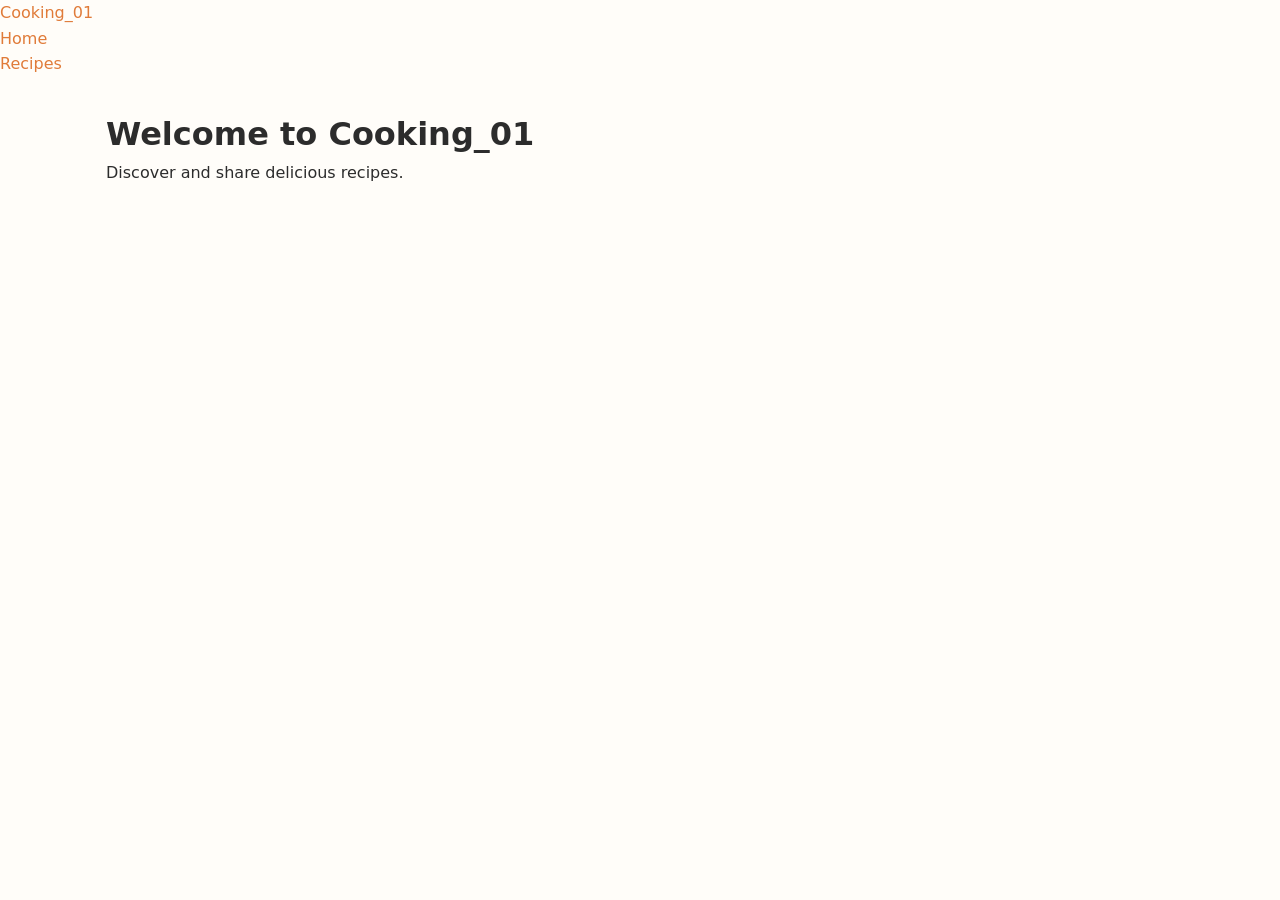
==== index.html @ 7d46d3d5 "Add standard HTML/CSS/JS folder structure for recipe website Creates the full project scaffold: - in" ====
<!DOCTYPE html>
<html lang="en">
  <head>
    <meta charset="UTF-8" />
    <meta name="viewport" content="width=device-width, initial-scale=1.0" />
    <title>Cooking_01 – Recipe Website</title>
    <link rel="stylesheet" href="styles/main.css" />
  </head>
  <body>
    <!-- Site header loaded from components/header.html -->
    <header id="site-header"></header>

    <main id="app">
      <h1>Welcome to Cooking_01</h1>
      <p>Discover and share delicious recipes.</p>
    </main>

    <script src="js/main.js"></script>
  </body>
</html>
---- styles/main.css ----
/* ============================================================
   main.css — Global styles
   - CSS custom properties (design tokens)
   - Minimal reset
   - Base typography
   - Layout utilities
   Import component stylesheets from styles/components/.
   ============================================================ */

/* --- Design tokens --- */
:root {
  --color-primary: #e07b39;
  --color-bg: #fffdf9;
  --color-text: #2c2c2c;
  --color-muted: #6b6b6b;
  --font-sans: system-ui, sans-serif;
  --radius: 8px;
  --spacing-sm: 0.5rem;
  --spacing-md: 1rem;
  --spacing-lg: 2rem;
}

/* --- Reset --- */
*,
*::before,
*::after {
  box-sizing: border-box;
  margin: 0;
  padding: 0;
}

/* --- Base --- */
body {
  font-family: var(--font-sans);
  background-color: var(--color-bg);
  color: var(--color-text);
  line-height: 1.6;
}

img {
  max-width: 100%;
  display: block;
}

a {
  color: var(--color-primary);
  text-decoration: none;
}

a:hover {
  text-decoration: underline;
}

/* --- Layout --- */
main {
  max-width: 1100px;
  margin: 0 auto;
  padding: var(--spacing-lg) var(--spacing-md);
}
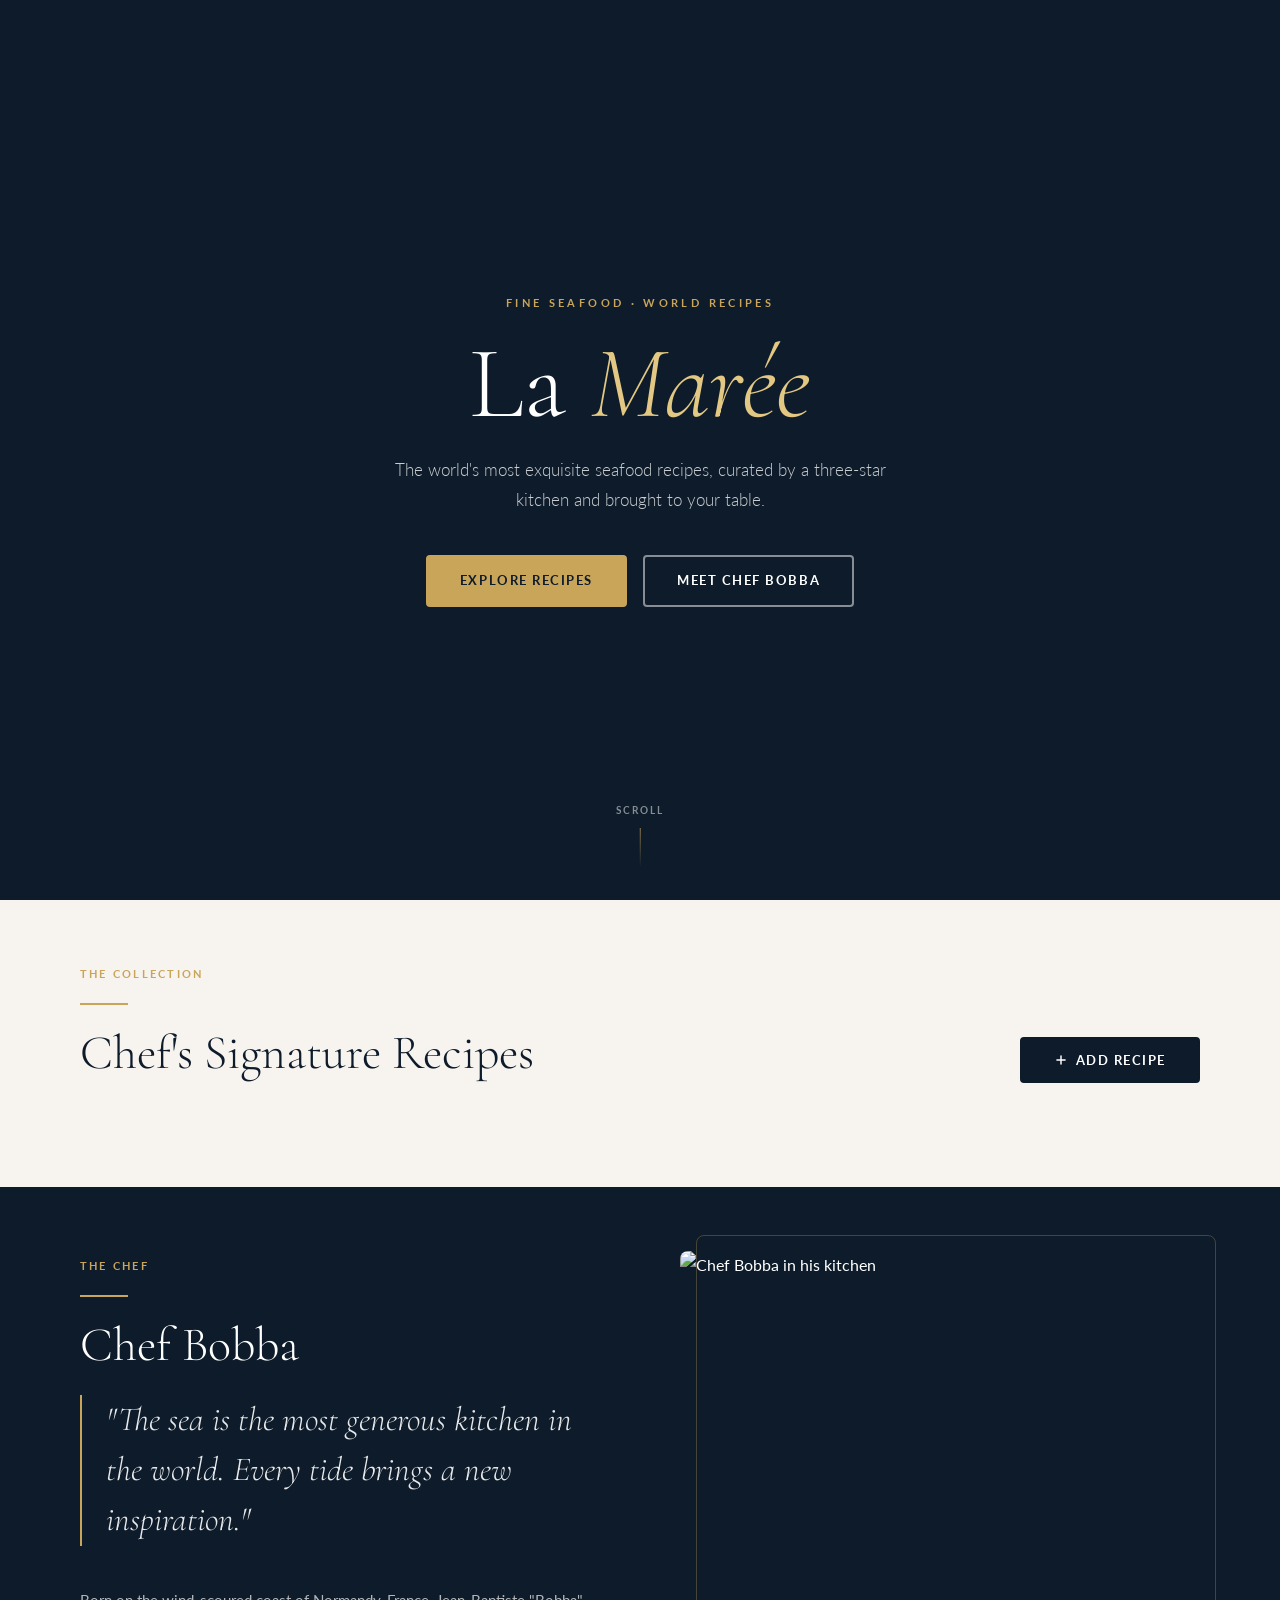
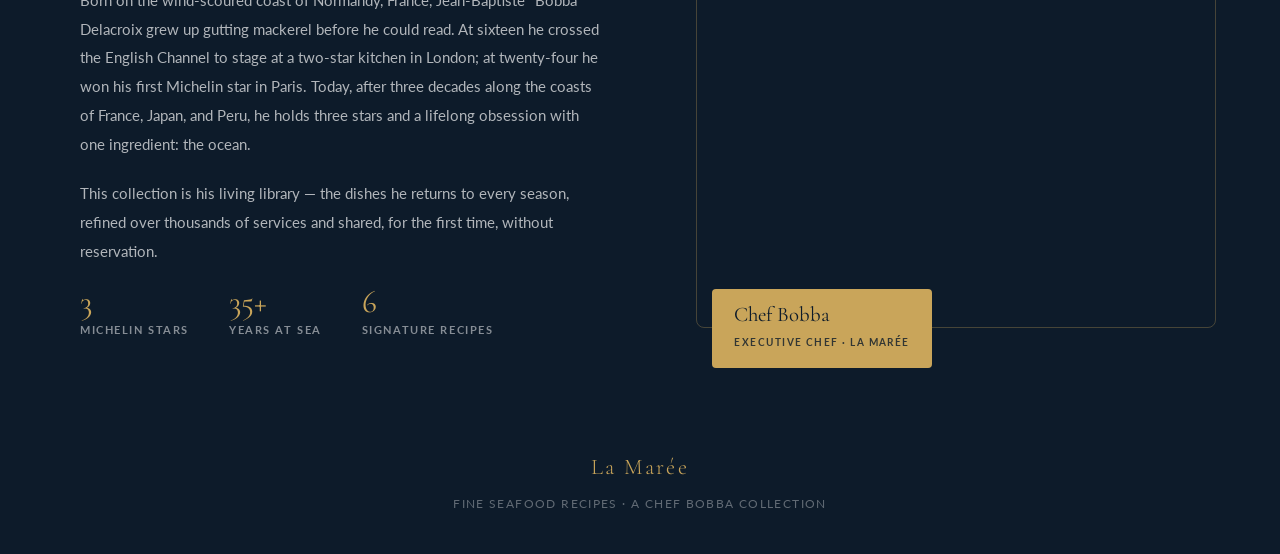
==== commit 7d7980df: "Build La Marée seafood recipe website Complete implementation of the Cooking_01 recipe website:  **H" ====
--- a/index.html
+++ b/index.html
@@ -3,18 +3,220 @@
   <head>
     <meta charset="UTF-8" />
     <meta name="viewport" content="width=device-width, initial-scale=1.0" />
-    <title>Cooking_01 – Recipe Website</title>
+    <title>La Marée — The World's Finest Seafood Recipes</title>
+    <meta name="description" content="Discover the most exquisite seafood recipes in the world, curated by Chef Bobba." />
+
+    <!-- Styles -->
     <link rel="stylesheet" href="styles/main.css" />
+    <link rel="stylesheet" href="styles/components/nav.css" />
+    <link rel="stylesheet" href="styles/components/hero.css" />
+    <link rel="stylesheet" href="styles/components/recipe-card.css" />
+    <link rel="stylesheet" href="styles/components/about.css" />
+    <link rel="stylesheet" href="styles/components/modal.css" />
   </head>
   <body>
-    <!-- Site header loaded from components/header.html -->
+
+    <!-- Nav sentinel (triggers sticky class) -->
+    <div id="nav-sentinel" style="position:absolute;top:0;height:1px;width:100%;pointer-events:none;"></div>
+
+    <!-- Header injected by JS -->
     <header id="site-header"></header>
 
-    <main id="app">
-      <h1>Welcome to Cooking_01</h1>
-      <p>Discover and share delicious recipes.</p>
-    </main>
-
-    <script src="js/main.js"></script>
+    <!-- ═══════════════════════════════════════ HERO -->
+    <section class="hero" aria-label="Hero">
+      <div class="hero__bg" role="img" aria-label="Seafood spread"></div>
+      <div class="hero__overlay" aria-hidden="true"></div>
+      <div class="hero__content">
+        <p class="hero__eyebrow">Fine Seafood · World Recipes</p>
+        <h1 class="hero__title">
+          La&nbsp;<em>Marée</em>
+        </h1>
+        <p class="hero__subtitle">
+          The world's most exquisite seafood recipes, curated by a three-star kitchen and brought to your table.
+        </p>
+        <div class="hero__cta">
+          <a href="#recipes" class="btn btn-primary">Explore Recipes</a>
+          <a href="#about" class="btn btn-outline">Meet Chef Bobba</a>
+        </div>
+      </div>
+      <div class="hero__scroll" aria-hidden="true">Scroll</div>
+    </section>
+
+    <!-- ═══════════════════════════════════════ RECIPES -->
+    <section id="recipes" class="recipes-section">
+      <div class="container">
+        <div class="recipes-section__header">
+          <div>
+            <p class="section-label">The Collection</p>
+            <div class="gold-rule"></div>
+            <h2 class="section-title">Chef's Signature Recipes</h2>
+          </div>
+          <button
+            class="btn btn-dark"
+            data-open-modal="add-recipe"
+            aria-label="Add a new recipe"
+          >
+            <svg width="14" height="14" viewBox="0 0 24 24" fill="none" stroke="currentColor" stroke-width="2.5" stroke-linecap="round" aria-hidden="true"><line x1="12" y1="5" x2="12" y2="19"/><line x1="5" y1="12" x2="19" y2="12"/></svg>
+            Add Recipe
+          </button>
+        </div>
+
+        <!-- Cards injected by recipe-grid.js -->
+        <div id="recipe-grid" class="recipe-grid" role="list" aria-label="Recipe collection"></div>
+      </div>
+    </section>
+
+    <!-- ═══════════════════════════════════════ ABOUT -->
+    <section id="about" class="about-section">
+      <div class="container">
+        <div class="about__inner">
+
+          <!-- Text -->
+          <div class="about__text">
+            <p class="section-label">The Chef</p>
+            <div class="gold-rule"></div>
+            <h2 class="section-title">Chef Bobba</h2>
+
+            <blockquote class="about__quote">
+              "The sea is the most generous kitchen in the world. Every tide brings a new inspiration."
+            </blockquote>
+
+            <p class="about__bio">
+              Born on the wind-scoured coast of Normandy, France, Jean-Baptiste "Bobba" Delacroix grew up gutting mackerel before he could read. At sixteen he crossed the English Channel to stage at a two-star kitchen in London; at twenty-four he won his first Michelin star in Paris. Today, after three decades along the coasts of France, Japan, and Peru, he holds three stars and a lifelong obsession with one ingredient: the ocean.
+            </p>
+            <p class="about__bio">
+              This collection is his living library — the dishes he returns to every season, refined over thousands of services and shared, for the first time, without reservation.
+            </p>
+
+            <div class="about__credentials">
+              <div class="about__cred">
+                <strong>3</strong>
+                <span>Michelin Stars</span>
+              </div>
+              <div class="about__cred">
+                <strong>35+</strong>
+                <span>Years at Sea</span>
+              </div>
+              <div class="about__cred">
+                <strong>6</strong>
+                <span>Signature Recipes</span>
+              </div>
+            </div>
+          </div>
+
+          <!-- Image -->
+          <div class="about__image-wrap">
+            <img
+              class="about__image"
+              src="https://images.unsplash.com/photo-1577219491135-ce391730fb2c?auto=format&fit=crop&w=600&q=85"
+              alt="Chef Bobba in his kitchen"
+              loading="lazy"
+            />
+            <div class="about__badge">
+              <strong>Chef Bobba</strong>
+              <span>Executive Chef · La Marée</span>
+            </div>
+          </div>
+
+        </div>
+      </div>
+    </section>
+
+    <!-- ═══════════════════════════════════════ FOOTER -->
+    <footer style="background:var(--navy);padding:2.5rem 0;text-align:center;">
+      <div class="container">
+        <p style="font-family:var(--font-serif);font-size:1.4rem;color:var(--gold);font-weight:300;letter-spacing:0.1em;margin-bottom:0.5rem;">La Marée</p>
+        <p style="font-size:0.72rem;color:rgba(255,255,255,0.35);letter-spacing:0.12em;font-family:var(--font-sans);text-transform:uppercase;">Fine Seafood Recipes · A Chef Bobba Collection</p>
+      </div>
+    </footer>
+
+    <!-- ═══════════════════════════════════════ ADD RECIPE MODAL -->
+    <div id="add-recipe-modal" class="modal-backdrop" role="dialog" aria-modal="true" aria-labelledby="modal-title">
+      <div class="modal">
+        <div class="modal__header">
+          <h2 class="modal__title" id="modal-title">Add Your Recipe</h2>
+          <button class="modal__close" aria-label="Close modal">&#x2715;</button>
+        </div>
+        <div class="modal__body">
+          <form id="add-recipe-form" novalidate>
+            <div class="form-grid">
+
+              <div class="form-group full">
+                <label for="f-title">Recipe Name *</label>
+                <input id="f-title" name="title" type="text" placeholder="e.g. Grilled Branzino" required />
+              </div>
+
+              <div class="form-group full">
+                <label for="f-subtitle">Subtitle / Style</label>
+                <input id="f-subtitle" name="subtitle" type="text" placeholder="e.g. Lemon Butter & Capers" />
+              </div>
+
+              <div class="form-group full">
+                <label for="f-description">Short Description *</label>
+                <input id="f-description" name="description" type="text" placeholder="One sentence that captures the dish" required />
+              </div>
+
+              <div class="form-group">
+                <label for="f-time">Cook Time *</label>
+                <input id="f-time" name="time" type="text" placeholder="e.g. 30 min" required />
+              </div>
+
+              <div class="form-group">
+                <label for="f-difficulty">Difficulty *</label>
+                <select id="f-difficulty" name="difficulty" required>
+                  <option value="">Select…</option>
+                  <option value="Easy">Easy</option>
+                  <option value="Intermediate">Intermediate</option>
+                  <option value="Advanced">Advanced</option>
+                </select>
+              </div>
+
+              <div class="form-group">
+                <label for="f-serves">Serves *</label>
+                <input id="f-serves" name="serves" type="number" min="1" max="20" placeholder="e.g. 4" required />
+              </div>
+
+              <div class="form-group">
+                <label for="f-category">Category</label>
+                <input id="f-category" name="category" type="text" placeholder="e.g. Shellfish" />
+              </div>
+
+              <div class="form-group full">
+                <label for="f-image">Image URL</label>
+                <input id="f-image" name="image" type="url" placeholder="https://…" />
+                <p class="form-hint">Paste a direct link to a high-resolution photo (optional).</p>
+              </div>
+
+              <div class="form-group full">
+                <label for="f-ingredients">Ingredients *</label>
+                <textarea id="f-ingredients" name="ingredients" placeholder="One ingredient per line:&#10;500 g fresh lobster&#10;3 tbsp unsalted butter" required></textarea>
+              </div>
+
+              <div class="form-group full">
+                <label for="f-steps">Instructions *</label>
+                <textarea id="f-steps" name="steps" style="min-height:160px;" placeholder="One step per line:&#10;Preheat the oven to 220 °C.&#10;Season the lobster with fleur de sel." required></textarea>
+              </div>
+
+              <div class="form-group full">
+                <label for="f-chef-note">Chef's Note</label>
+                <textarea id="f-chef-note" name="chef_note" placeholder="Any tips or secrets…"></textarea>
+              </div>
+
+            </div><!-- /.form-grid -->
+
+            <div class="modal__footer">
+              <button type="button" class="modal__cancel">Cancel</button>
+              <button type="submit" class="btn btn-primary">Save Recipe</button>
+            </div>
+          </form>
+        </div>
+      </div>
+    </div>
+
+    <!-- Toast notification -->
+    <div id="toast" class="toast" role="status" aria-live="polite"></div>
+
+    <!-- JS entry point (ES module) -->
+    <script type="module" src="/js/main.js"></script>
   </body>
 </html>
--- a/styles/main.css
+++ b/styles/main.css
@@ -1,40 +1,70 @@
 /* ============================================================
    main.css — Global styles
-   - CSS custom properties (design tokens)
-   - Minimal reset
-   - Base typography
-   - Layout utilities
-   Import component stylesheets from styles/components/.
+   Imports Google Fonts, sets design tokens, reset, and base rules.
+   Component-specific rules live in styles/components/.
    ============================================================ */
+
+@import url('https://fonts.googleapis.com/css2?family=Cormorant+Garamond:ital,wght@0,300;0,400;0,600;1,300;1,400&family=Lato:wght@300;400;700&display=swap');
 
 /* --- Design tokens --- */
 :root {
-  --color-primary: #e07b39;
-  --color-bg: #fffdf9;
-  --color-text: #2c2c2c;
-  --color-muted: #6b6b6b;
-  --font-sans: system-ui, sans-serif;
-  --radius: 8px;
-  --spacing-sm: 0.5rem;
-  --spacing-md: 1rem;
-  --spacing-lg: 2rem;
+  /* Palette */
+  --navy:      #0d1b2a;
+  --navy-mid:  #1a2f45;
+  --navy-soft: #243b55;
+  --gold:      #c9a55a;
+  --gold-light:#e2c882;
+  --cream:     #f7f3ee;
+  --cream-dark:#ede8e0;
+  --white:     #ffffff;
+  --text:      #1a1a2e;
+  --text-muted:#6b6b6b;
+  --border:    rgba(201, 165, 90, 0.25);
+
+  /* Typography */
+  --font-serif: 'Cormorant Garamond', Georgia, serif;
+  --font-sans:  'Lato', system-ui, sans-serif;
+
+  /* Spacing */
+  --sp-xs:  0.375rem;
+  --sp-sm:  0.75rem;
+  --sp-md:  1.25rem;
+  --sp-lg:  2.5rem;
+  --sp-xl:  4rem;
+  --sp-2xl: 7rem;
+
+  /* Radii */
+  --radius-sm: 4px;
+  --radius-md: 8px;
+
+  /* Shadows */
+  --shadow-card:  0 4px 20px rgba(13, 27, 42, 0.10);
+  --shadow-hover: 0 16px 48px rgba(13, 27, 42, 0.22);
+  --shadow-modal: 0 24px 80px rgba(13, 27, 42, 0.40);
+
+  /* Transitions */
+  --transition: 0.32s cubic-bezier(0.22, 1, 0.36, 1);
 }
 
 /* --- Reset --- */
-*,
-*::before,
-*::after {
+*, *::before, *::after {
   box-sizing: border-box;
   margin: 0;
   padding: 0;
 }
 
 /* --- Base --- */
+html {
+  scroll-behavior: smooth;
+}
+
 body {
   font-family: var(--font-sans);
-  background-color: var(--color-bg);
-  color: var(--color-text);
-  line-height: 1.6;
+  font-size: 1rem;
+  line-height: 1.7;
+  color: var(--text);
+  background: var(--cream);
+  -webkit-font-smoothing: antialiased;
 }
 
 img {
@@ -43,17 +73,121 @@
 }
 
 a {
-  color: var(--color-primary);
+  color: inherit;
   text-decoration: none;
 }
 
-a:hover {
-  text-decoration: underline;
+ul, ol {
+  list-style: none;
+}
+
+button {
+  cursor: pointer;
+  font-family: var(--font-sans);
+  border: none;
+  background: none;
+}
+
+/* --- Typography helpers --- */
+h1, h2, h3, h4 {
+  font-family: var(--font-serif);
+  font-weight: 400;
+  line-height: 1.2;
+}
+
+.section-label {
+  font-family: var(--font-sans);
+  font-size: 0.7rem;
+  font-weight: 700;
+  letter-spacing: 0.2em;
+  text-transform: uppercase;
+  color: var(--gold);
+}
+
+.section-title {
+  font-family: var(--font-serif);
+  font-size: clamp(2rem, 4vw, 3rem);
+  font-weight: 300;
+  color: var(--navy);
+  margin-top: var(--sp-xs);
 }
 
 /* --- Layout --- */
-main {
-  max-width: 1100px;
+.container {
+  max-width: 1200px;
   margin: 0 auto;
-  padding: var(--spacing-lg) var(--spacing-md);
+  padding: 0 var(--sp-lg);
 }
+
+section {
+  padding: var(--sp-xl) 0;
+}
+
+/* --- Buttons --- */
+.btn {
+  display: inline-flex;
+  align-items: center;
+  gap: 0.5rem;
+  padding: 0.8rem 2rem;
+  font-family: var(--font-sans);
+  font-size: 0.8rem;
+  font-weight: 700;
+  letter-spacing: 0.12em;
+  text-transform: uppercase;
+  border-radius: var(--radius-sm);
+  transition: var(--transition);
+  cursor: pointer;
+}
+
+.btn-primary {
+  background: var(--gold);
+  color: var(--navy);
+  border: 2px solid var(--gold);
+}
+
+.btn-primary:hover {
+  background: var(--gold-light);
+  border-color: var(--gold-light);
+  transform: translateY(-1px);
+}
+
+.btn-outline {
+  background: transparent;
+  color: var(--white);
+  border: 2px solid rgba(255,255,255,0.5);
+}
+
+.btn-outline:hover {
+  border-color: var(--gold);
+  color: var(--gold);
+}
+
+.btn-dark {
+  background: var(--navy);
+  color: var(--white);
+  border: 2px solid var(--navy);
+}
+
+.btn-dark:hover {
+  background: var(--navy-mid);
+  transform: translateY(-1px);
+}
+
+/* --- Divider --- */
+.gold-rule {
+  width: 48px;
+  height: 2px;
+  background: var(--gold);
+  margin: var(--sp-md) 0;
+}
+
+/* --- Responsive --- */
+@media (max-width: 768px) {
+  .container {
+    padding: 0 var(--sp-md);
+  }
+
+  section {
+    padding: var(--sp-lg) 0;
+  }
+}
--- a/styles/components/nav.css
+++ b/styles/components/nav.css
@@ -0,0 +1,152 @@
+/* nav.css — Site-wide navigation */
+
+.site-nav {
+  position: fixed;
+  top: 0;
+  left: 0;
+  right: 0;
+  z-index: 100;
+  display: flex;
+  align-items: center;
+  justify-content: space-between;
+  padding: 1.2rem 3rem;
+  background: transparent;
+  transition: background var(--transition), backdrop-filter var(--transition), padding var(--transition);
+}
+
+.site-nav.scrolled {
+  background: rgba(13, 27, 42, 0.92);
+  backdrop-filter: blur(12px);
+  -webkit-backdrop-filter: blur(12px);
+  padding: 0.8rem 3rem;
+  border-bottom: 1px solid var(--border);
+}
+
+/* Logo */
+.site-nav__logo {
+  font-family: var(--font-serif);
+  font-size: 1.6rem;
+  font-weight: 300;
+  letter-spacing: 0.08em;
+  color: var(--white);
+  text-decoration: none;
+  display: flex;
+  flex-direction: column;
+  line-height: 1;
+}
+
+.site-nav__logo span {
+  font-size: 0.6rem;
+  font-family: var(--font-sans);
+  font-weight: 700;
+  letter-spacing: 0.25em;
+  text-transform: uppercase;
+  color: var(--gold);
+  margin-top: 2px;
+}
+
+/* Links */
+.site-nav__links {
+  display: flex;
+  align-items: center;
+  gap: 2.5rem;
+  list-style: none;
+}
+
+.site-nav__links a {
+  font-family: var(--font-sans);
+  font-size: 0.75rem;
+  font-weight: 700;
+  letter-spacing: 0.15em;
+  text-transform: uppercase;
+  color: rgba(255, 255, 255, 0.8);
+  text-decoration: none;
+  transition: color var(--transition);
+}
+
+.site-nav__links a:hover {
+  color: var(--gold);
+}
+
+/* Add Recipe button in nav */
+.site-nav__links .btn-add-recipe {
+  background: var(--gold);
+  color: var(--navy);
+  padding: 0.55rem 1.3rem;
+  border-radius: var(--radius-sm);
+  font-size: 0.7rem;
+  font-weight: 700;
+  letter-spacing: 0.12em;
+  text-transform: uppercase;
+  transition: background var(--transition), transform var(--transition);
+}
+
+.site-nav__links .btn-add-recipe:hover {
+  background: var(--gold-light);
+  color: var(--navy);
+  transform: translateY(-1px);
+}
+
+/* Hamburger — mobile */
+.nav-toggle {
+  display: none;
+  flex-direction: column;
+  gap: 5px;
+  padding: 6px;
+  background: none;
+  border: none;
+  cursor: pointer;
+}
+
+.nav-toggle span {
+  display: block;
+  width: 24px;
+  height: 2px;
+  background: var(--white);
+  border-radius: 2px;
+  transition: var(--transition);
+}
+
+@media (max-width: 768px) {
+  .site-nav {
+    padding: 1rem 1.5rem;
+  }
+
+  .site-nav.scrolled {
+    padding: 0.75rem 1.5rem;
+  }
+
+  .nav-toggle {
+    display: flex;
+  }
+
+  .site-nav__links {
+    display: none;
+    position: absolute;
+    top: 100%;
+    left: 0;
+    right: 0;
+    flex-direction: column;
+    align-items: flex-start;
+    gap: 0;
+    background: rgba(13, 27, 42, 0.97);
+    backdrop-filter: blur(12px);
+    padding: 1rem 1.5rem 1.5rem;
+    border-bottom: 1px solid var(--border);
+  }
+
+  .site-nav__links.open {
+    display: flex;
+  }
+
+  .site-nav__links li {
+    width: 100%;
+    padding: 0.7rem 0;
+    border-bottom: 1px solid rgba(255,255,255,0.06);
+  }
+
+  .site-nav__links li:last-child {
+    border-bottom: none;
+    padding-top: 1rem;
+  }
+}
--- a/styles/components/hero.css
+++ b/styles/components/hero.css
@@ -0,0 +1,136 @@
+/* hero.css — Full-viewport homepage hero */
+
+.hero {
+  position: relative;
+  min-height: 100vh;
+  display: flex;
+  align-items: center;
+  justify-content: center;
+  text-align: center;
+  overflow: hidden;
+  background: var(--navy);
+}
+
+/* Full-bleed background image */
+.hero__bg {
+  position: absolute;
+  inset: 0;
+  background-image: url('https://images.unsplash.com/photo-1498654896293-37aacf113fd9?auto=format&fit=crop&w=1920&q=80');
+  background-size: cover;
+  background-position: center;
+  transform: scale(1.04);
+  transition: transform 8s ease-out;
+}
+
+.hero__bg.loaded {
+  transform: scale(1);
+}
+
+/* Gradient overlay — dark navy at bottom, subtle at top */
+.hero__overlay {
+  position: absolute;
+  inset: 0;
+  background: linear-gradient(
+    to bottom,
+    rgba(13, 27, 42, 0.45) 0%,
+    rgba(13, 27, 42, 0.35) 40%,
+    rgba(13, 27, 42, 0.75) 100%
+  );
+}
+
+/* Content */
+.hero__content {
+  position: relative;
+  z-index: 2;
+  max-width: 820px;
+  padding: 0 var(--sp-lg);
+}
+
+.hero__eyebrow {
+  font-family: var(--font-sans);
+  font-size: 0.7rem;
+  font-weight: 700;
+  letter-spacing: 0.3em;
+  text-transform: uppercase;
+  color: var(--gold);
+  margin-bottom: var(--sp-md);
+}
+
+.hero__title {
+  font-family: var(--font-serif);
+  font-size: clamp(3.5rem, 8vw, 6.5rem);
+  font-weight: 300;
+  line-height: 1;
+  color: var(--white);
+  margin-bottom: var(--sp-md);
+}
+
+.hero__title em {
+  font-style: italic;
+  color: var(--gold-light);
+}
+
+.hero__subtitle {
+  font-family: var(--font-sans);
+  font-size: 1.05rem;
+  font-weight: 300;
+  color: rgba(255, 255, 255, 0.78);
+  max-width: 500px;
+  margin: 0 auto var(--sp-lg);
+  line-height: 1.8;
+}
+
+.hero__cta {
+  display: flex;
+  gap: 1rem;
+  justify-content: center;
+  flex-wrap: wrap;
+}
+
+/* Scroll indicator */
+.hero__scroll {
+  position: absolute;
+  bottom: 2rem;
+  left: 50%;
+  transform: translateX(-50%);
+  z-index: 2;
+  display: flex;
+  flex-direction: column;
+  align-items: center;
+  gap: 0.5rem;
+  color: rgba(255,255,255,0.5);
+  font-size: 0.65rem;
+  font-family: var(--font-sans);
+  font-weight: 700;
+  letter-spacing: 0.2em;
+  text-transform: uppercase;
+  animation: scroll-bounce 2.4s ease-in-out infinite;
+}
+
+.hero__scroll::after {
+  content: '';
+  display: block;
+  width: 1px;
+  height: 40px;
+  background: linear-gradient(to bottom, rgba(201,165,90,0.7), transparent);
+}
+
+@keyframes scroll-bounce {
+  0%, 100% { transform: translateX(-50%) translateY(0); }
+  50%       { transform: translateX(-50%) translateY(6px); }
+}
+
+@media (max-width: 768px) {
+  .hero__title {
+    font-size: clamp(2.8rem, 12vw, 4.5rem);
+  }
+
+  .hero__content {
+    padding: 0 var(--sp-md);
+  }
+
+  .hero__cta {
+    flex-direction: column;
+    align-items: center;
+  }
+}
--- a/styles/components/recipe-card.css
+++ b/styles/components/recipe-card.css
@@ -0,0 +1,146 @@
+/* recipe-card.css — Recipe grid and cards */
+
+/* Section header */
+.recipes-section {
+  background: var(--cream);
+}
+
+.recipes-section__header {
+  display: flex;
+  align-items: flex-end;
+  justify-content: space-between;
+  margin-bottom: var(--sp-lg);
+  flex-wrap: wrap;
+  gap: var(--sp-md);
+}
+
+/* Grid */
+.recipe-grid {
+  display: grid;
+  grid-template-columns: repeat(3, 1fr);
+  gap: 2rem;
+}
+
+/* Card */
+.recipe-card {
+  background: var(--white);
+  border-radius: var(--radius-md);
+  overflow: hidden;
+  box-shadow: var(--shadow-card);
+  transition: transform var(--transition), box-shadow var(--transition);
+  cursor: pointer;
+}
+
+.recipe-card:hover {
+  transform: translateY(-10px);
+  box-shadow: var(--shadow-hover);
+}
+
+.recipe-card__link {
+  display: block;
+  text-decoration: none;
+  color: inherit;
+}
+
+/* Image */
+.recipe-card__image-wrap {
+  position: relative;
+  overflow: hidden;
+  aspect-ratio: 4 / 3;
+  background: var(--navy);
+}
+
+.recipe-card__image {
+  width: 100%;
+  height: 100%;
+  object-fit: cover;
+  transition: transform 0.6s cubic-bezier(0.22, 1, 0.36, 1);
+}
+
+.recipe-card:hover .recipe-card__image {
+  transform: scale(1.06);
+}
+
+.recipe-card__category {
+  position: absolute;
+  top: 1rem;
+  left: 1rem;
+  background: var(--gold);
+  color: var(--navy);
+  font-family: var(--font-sans);
+  font-size: 0.62rem;
+  font-weight: 700;
+  letter-spacing: 0.14em;
+  text-transform: uppercase;
+  padding: 0.3rem 0.75rem;
+  border-radius: 2px;
+}
+
+/* Body */
+.recipe-card__body {
+  padding: 1.5rem;
+}
+
+.recipe-card__title {
+  font-family: var(--font-serif);
+  font-size: 1.45rem;
+  font-weight: 400;
+  color: var(--navy);
+  line-height: 1.2;
+  margin-bottom: 0.25rem;
+}
+
+.recipe-card__subtitle {
+  font-family: var(--font-sans);
+  font-size: 0.75rem;
+  color: var(--gold);
+  letter-spacing: 0.08em;
+  margin-bottom: 0.75rem;
+}
+
+.recipe-card__description {
+  font-size: 0.88rem;
+  color: var(--text-muted);
+  line-height: 1.7;
+  margin-bottom: 1.25rem;
+  display: -webkit-box;
+  -webkit-line-clamp: 3;
+  -webkit-box-orient: vertical;
+  overflow: hidden;
+}
+
+/* Meta strip */
+.recipe-card__meta {
+  display: flex;
+  gap: 1.25rem;
+  align-items: center;
+  border-top: 1px solid var(--cream-dark);
+  padding-top: 1rem;
+}
+
+.recipe-card__meta-item {
+  display: flex;
+  align-items: center;
+  gap: 0.35rem;
+  font-size: 0.75rem;
+  color: var(--text-muted);
+  font-family: var(--font-sans);
+}
+
+.recipe-card__meta-item svg {
+  color: var(--gold);
+  flex-shrink: 0;
+}
+
+/* Responsive */
+@media (max-width: 1024px) {
+  .recipe-grid {
+    grid-template-columns: repeat(2, 1fr);
+  }
+}
+
+@media (max-width: 600px) {
+  .recipe-grid {
+    grid-template-columns: 1fr;
+  }
+}
--- a/styles/components/about.css
+++ b/styles/components/about.css
@@ -0,0 +1,151 @@
+/* about.css — Chef Bobba "About" section */
+
+.about-section {
+  background: var(--navy);
+  color: var(--white);
+  overflow: hidden;
+}
+
+.about-section .gold-rule {
+  background: var(--gold);
+}
+
+.about-section .section-title {
+  color: var(--white);
+}
+
+.about__inner {
+  display: grid;
+  grid-template-columns: 1fr 1fr;
+  gap: 5rem;
+  align-items: center;
+}
+
+/* Text column */
+.about__text {
+  max-width: 520px;
+}
+
+.about__text .section-label {
+  color: var(--gold);
+}
+
+.about__quote {
+  font-family: var(--font-serif);
+  font-size: clamp(1.5rem, 3vw, 2.1rem);
+  font-style: italic;
+  font-weight: 300;
+  line-height: 1.5;
+  color: rgba(255,255,255,0.9);
+  border-left: 2px solid var(--gold);
+  padding-left: 1.5rem;
+  margin: var(--sp-md) 0 var(--sp-lg);
+}
+
+.about__bio {
+  font-size: 0.95rem;
+  color: rgba(255,255,255,0.68);
+  line-height: 1.9;
+  margin-bottom: var(--sp-md);
+}
+
+.about__credentials {
+  display: flex;
+  gap: 2.5rem;
+  margin-top: var(--sp-md);
+  flex-wrap: wrap;
+}
+
+.about__cred {
+  display: flex;
+  flex-direction: column;
+  gap: 2px;
+}
+
+.about__cred strong {
+  font-family: var(--font-serif);
+  font-size: 2rem;
+  font-weight: 400;
+  color: var(--gold);
+  line-height: 1;
+}
+
+.about__cred span {
+  font-size: 0.7rem;
+  font-weight: 700;
+  letter-spacing: 0.14em;
+  text-transform: uppercase;
+  color: rgba(255,255,255,0.5);
+}
+
+/* Image column */
+.about__image-wrap {
+  position: relative;
+}
+
+.about__image {
+  width: 100%;
+  aspect-ratio: 3 / 4;
+  object-fit: cover;
+  border-radius: var(--radius-md);
+  filter: grayscale(15%);
+}
+
+/* Decorative frame */
+.about__image-wrap::before {
+  content: '';
+  position: absolute;
+  inset: -16px -16px 16px 16px;
+  border: 1px solid var(--gold);
+  border-radius: var(--radius-md);
+  opacity: 0.3;
+  pointer-events: none;
+}
+
+/* Gold name badge */
+.about__badge {
+  position: absolute;
+  bottom: -1.5rem;
+  left: 2rem;
+  background: var(--gold);
+  color: var(--navy);
+  padding: 0.9rem 1.4rem;
+  border-radius: var(--radius-sm);
+}
+
+.about__badge strong {
+  display: block;
+  font-family: var(--font-serif);
+  font-size: 1.3rem;
+  font-weight: 400;
+  line-height: 1.1;
+}
+
+.about__badge span {
+  font-size: 0.65rem;
+  font-weight: 700;
+  letter-spacing: 0.14em;
+  text-transform: uppercase;
+  opacity: 0.8;
+}
+
+/* Responsive */
+@media (max-width: 900px) {
+  .about__inner {
+    grid-template-columns: 1fr;
+    gap: 3rem;
+  }
+
+  .about__image-wrap {
+    max-width: 420px;
+    margin: 0 auto;
+  }
+
+  .about__badge {
+    bottom: -1.5rem;
+  }
+
+  .about__text {
+    max-width: 100%;
+  }
+}
--- a/styles/components/modal.css
+++ b/styles/components/modal.css
@@ -0,0 +1,210 @@
+/* modal.css — Add Recipe modal overlay */
+
+/* Backdrop */
+.modal-backdrop {
+  position: fixed;
+  inset: 0;
+  z-index: 200;
+  background: rgba(13, 27, 42, 0.75);
+  backdrop-filter: blur(4px);
+  -webkit-backdrop-filter: blur(4px);
+  display: flex;
+  align-items: center;
+  justify-content: center;
+  padding: var(--sp-md);
+  opacity: 0;
+  visibility: hidden;
+  transition: opacity 0.28s ease, visibility 0.28s ease;
+}
+
+.modal-backdrop.open {
+  opacity: 1;
+  visibility: visible;
+}
+
+/* Modal box */
+.modal {
+  background: var(--white);
+  border-radius: var(--radius-md);
+  width: 100%;
+  max-width: 680px;
+  max-height: 90vh;
+  overflow-y: auto;
+  box-shadow: var(--shadow-modal);
+  transform: translateY(24px) scale(0.98);
+  transition: transform 0.32s cubic-bezier(0.22, 1, 0.36, 1);
+}
+
+.modal-backdrop.open .modal {
+  transform: translateY(0) scale(1);
+}
+
+/* Header */
+.modal__header {
+  display: flex;
+  align-items: center;
+  justify-content: space-between;
+  padding: 1.75rem 2rem 1.25rem;
+  border-bottom: 1px solid var(--cream-dark);
+}
+
+.modal__title {
+  font-family: var(--font-serif);
+  font-size: 1.7rem;
+  font-weight: 400;
+  color: var(--navy);
+}
+
+.modal__close {
+  display: flex;
+  align-items: center;
+  justify-content: center;
+  width: 36px;
+  height: 36px;
+  border-radius: 50%;
+  background: var(--cream);
+  border: none;
+  cursor: pointer;
+  color: var(--text-muted);
+  font-size: 1.1rem;
+  line-height: 1;
+  transition: background var(--transition), color var(--transition);
+}
+
+.modal__close:hover {
+  background: var(--navy);
+  color: var(--white);
+}
+
+/* Body */
+.modal__body {
+  padding: 1.75rem 2rem 2rem;
+}
+
+/* Form */
+.form-grid {
+  display: grid;
+  grid-template-columns: 1fr 1fr;
+  gap: 1.25rem;
+}
+
+.form-group {
+  display: flex;
+  flex-direction: column;
+  gap: 0.4rem;
+}
+
+.form-group.full {
+  grid-column: 1 / -1;
+}
+
+.form-group label {
+  font-size: 0.72rem;
+  font-weight: 700;
+  letter-spacing: 0.1em;
+  text-transform: uppercase;
+  color: var(--text-muted);
+}
+
+.form-group input,
+.form-group select,
+.form-group textarea {
+  font-family: var(--font-sans);
+  font-size: 0.95rem;
+  color: var(--text);
+  background: var(--cream);
+  border: 1.5px solid var(--cream-dark);
+  border-radius: var(--radius-sm);
+  padding: 0.65rem 0.9rem;
+  transition: border-color var(--transition);
+  outline: none;
+  resize: vertical;
+}
+
+.form-group input:focus,
+.form-group select:focus,
+.form-group textarea:focus {
+  border-color: var(--gold);
+  background: var(--white);
+}
+
+.form-group textarea {
+  min-height: 110px;
+}
+
+.form-hint {
+  font-size: 0.72rem;
+  color: var(--text-muted);
+  margin-top: 2px;
+}
+
+/* Footer */
+.modal__footer {
+  display: flex;
+  justify-content: flex-end;
+  gap: 1rem;
+  padding-top: 1.5rem;
+  border-top: 1px solid var(--cream-dark);
+  margin-top: 1.5rem;
+}
+
+.modal__cancel {
+  background: none;
+  border: 1.5px solid var(--cream-dark);
+  color: var(--text-muted);
+  padding: 0.7rem 1.5rem;
+  border-radius: var(--radius-sm);
+  font-size: 0.8rem;
+  font-weight: 700;
+  letter-spacing: 0.1em;
+  text-transform: uppercase;
+  cursor: pointer;
+  transition: border-color var(--transition), color var(--transition);
+}
+
+.modal__cancel:hover {
+  border-color: var(--navy);
+  color: var(--navy);
+}
+
+/* Success toast */
+.toast {
+  position: fixed;
+  bottom: 2rem;
+  right: 2rem;
+  z-index: 300;
+  background: var(--navy);
+  color: var(--white);
+  padding: 1rem 1.5rem;
+  border-radius: var(--radius-sm);
+  border-left: 3px solid var(--gold);
+  font-size: 0.88rem;
+  box-shadow: var(--shadow-hover);
+  transform: translateY(80px);
+  opacity: 0;
+  transition: transform 0.4s cubic-bezier(0.22, 1, 0.36, 1), opacity 0.4s ease;
+}
+
+.toast.show {
+  transform: translateY(0);
+  opacity: 1;
+}
+
+@media (max-width: 600px) {
+  .modal {
+    max-height: 95vh;
+  }
+
+  .modal__header,
+  .modal__body {
+    padding: 1.25rem;
+  }
+
+  .form-grid {
+    grid-template-columns: 1fr;
+  }
+
+  .form-group.full {
+    grid-column: 1;
+  }
+}
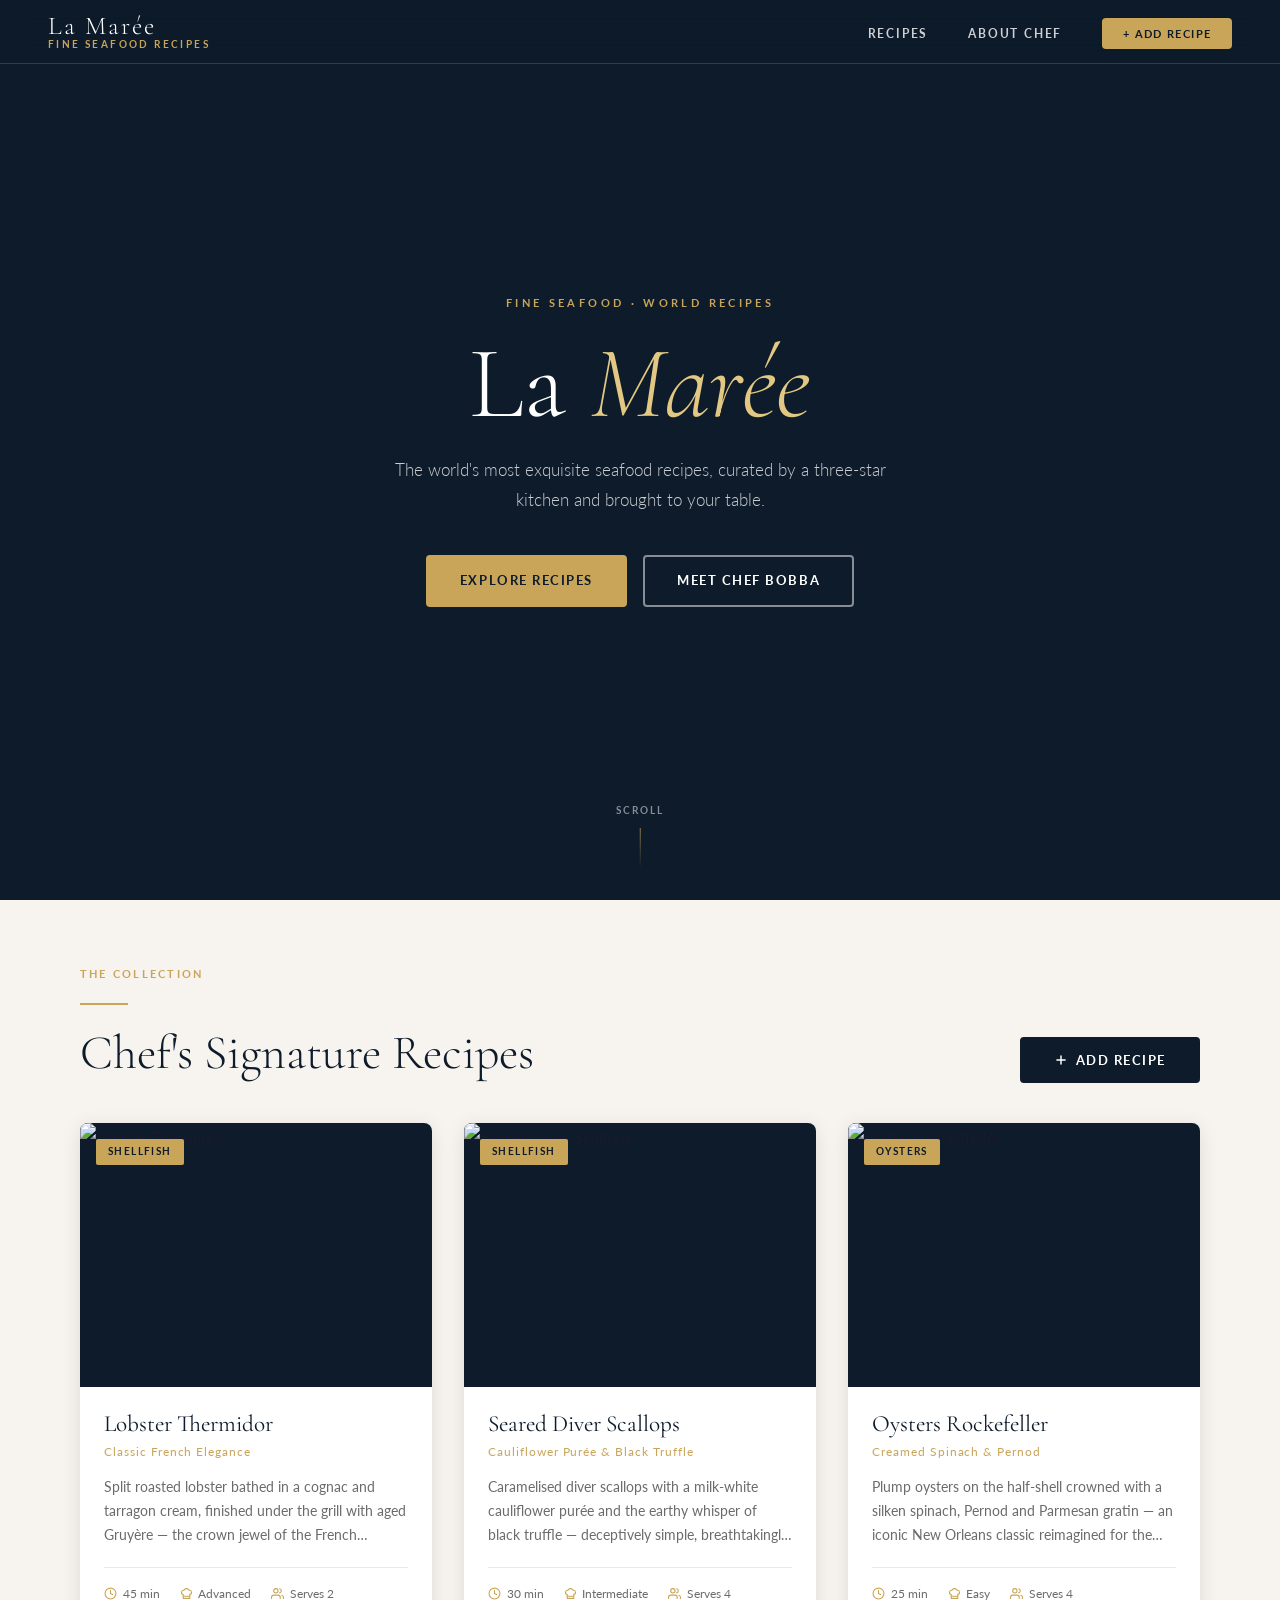
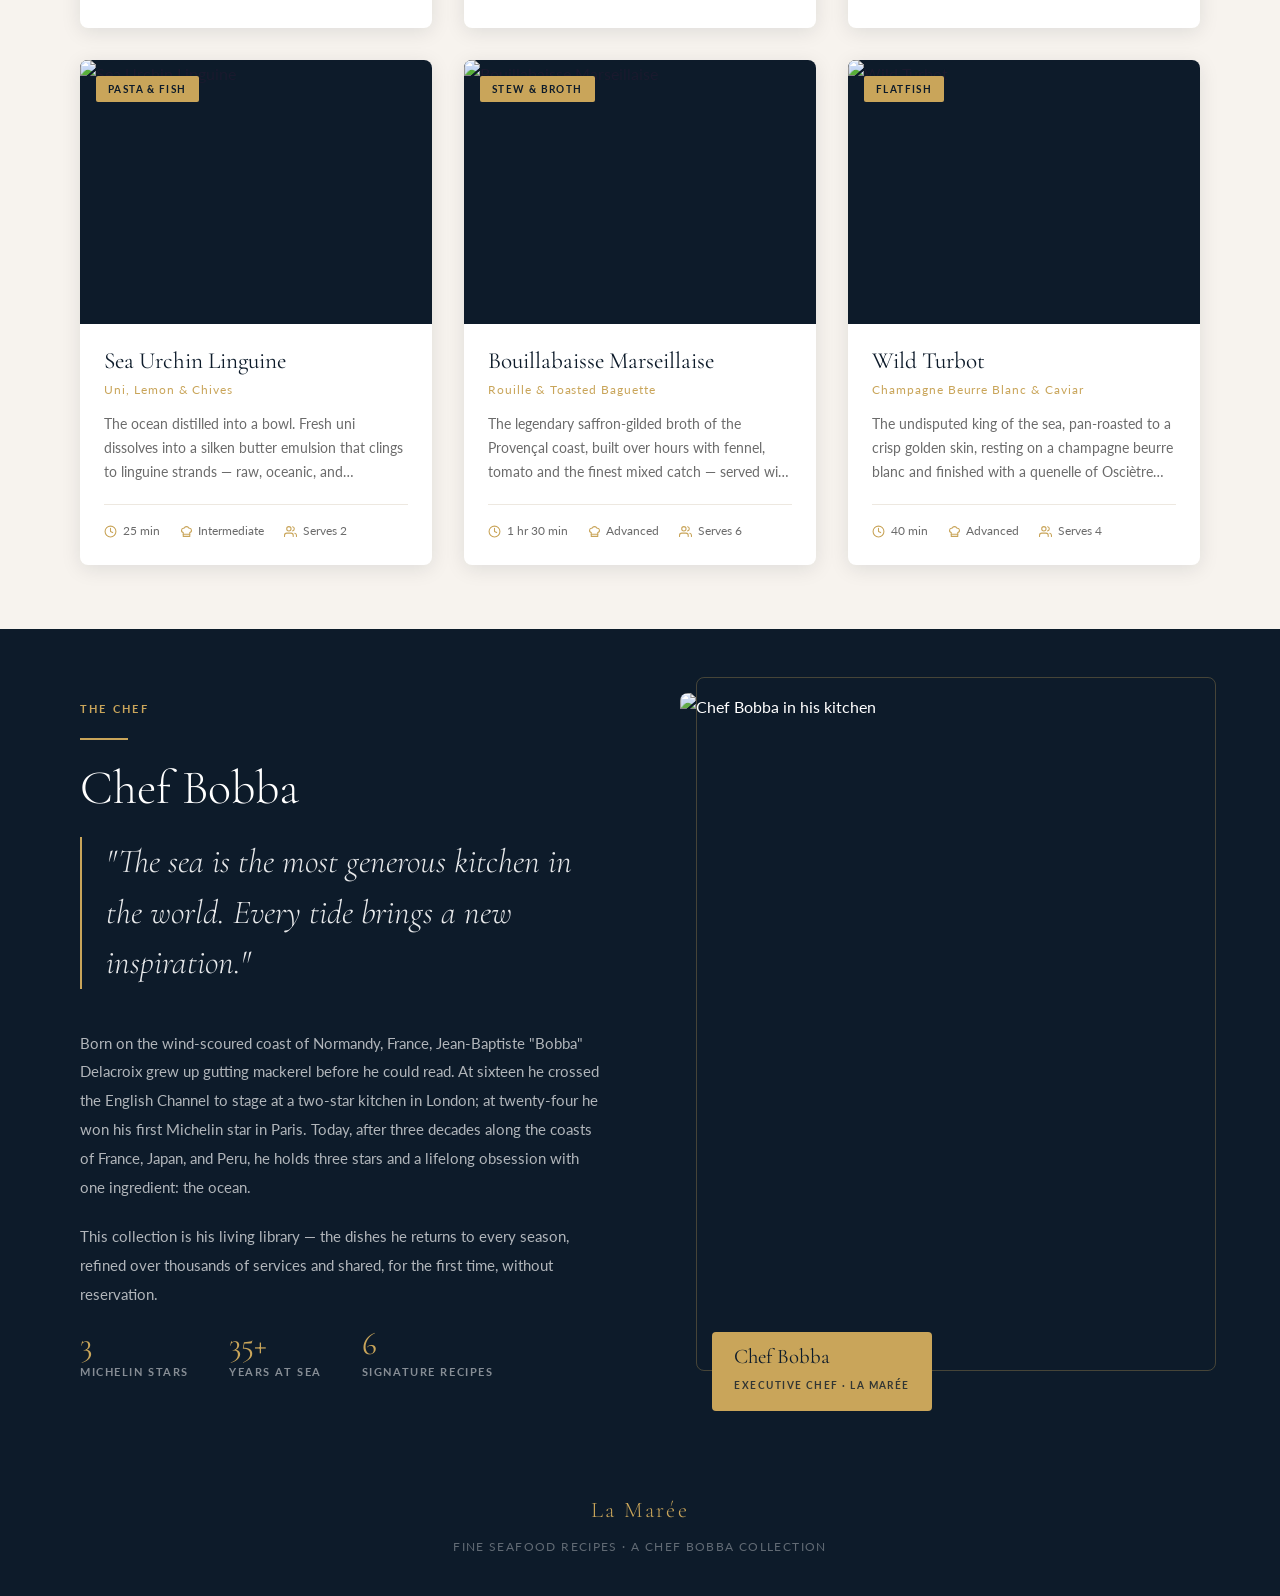
==== commit 8da360c9: "Fix broken JS: remove ES modules, fix apostrophe syntax error Two bugs prevented all JavaScript from" ====
--- a/index.html
+++ b/index.html
@@ -216,7 +216,11 @@
     <!-- Toast notification -->
     <div id="toast" class="toast" role="status" aria-live="polite"></div>
 
-    <!-- JS entry point (ES module) -->
-    <script type="module" src="/js/main.js"></script>
+    <!-- JS: load in dependency order with defer -->
+    <script defer src="js/components/recipe-data.js"></script>
+    <script defer src="js/components/recipe-grid.js"></script>
+    <script defer src="js/components/recipe-detail-view.js"></script>
+    <script defer src="js/components/add-recipe.js"></script>
+    <script defer src="js/main.js"></script>
   </body>
 </html>
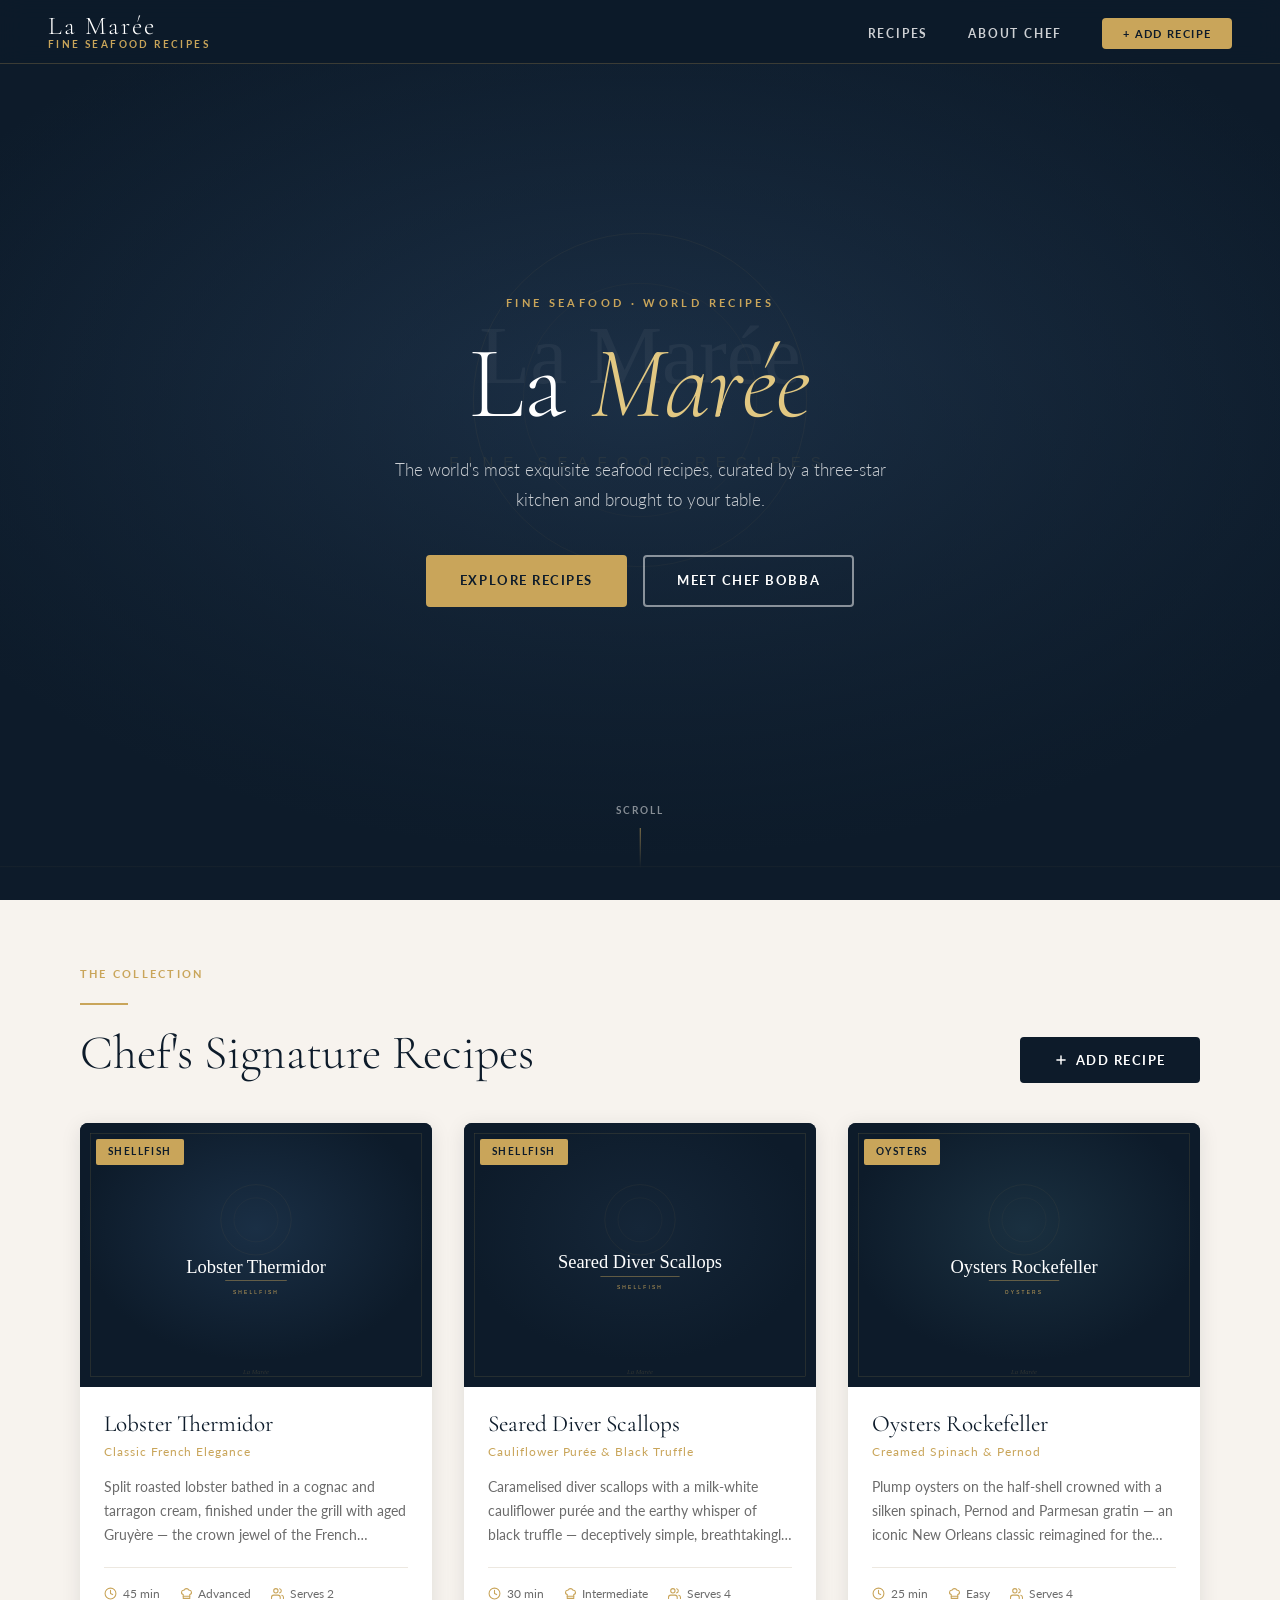
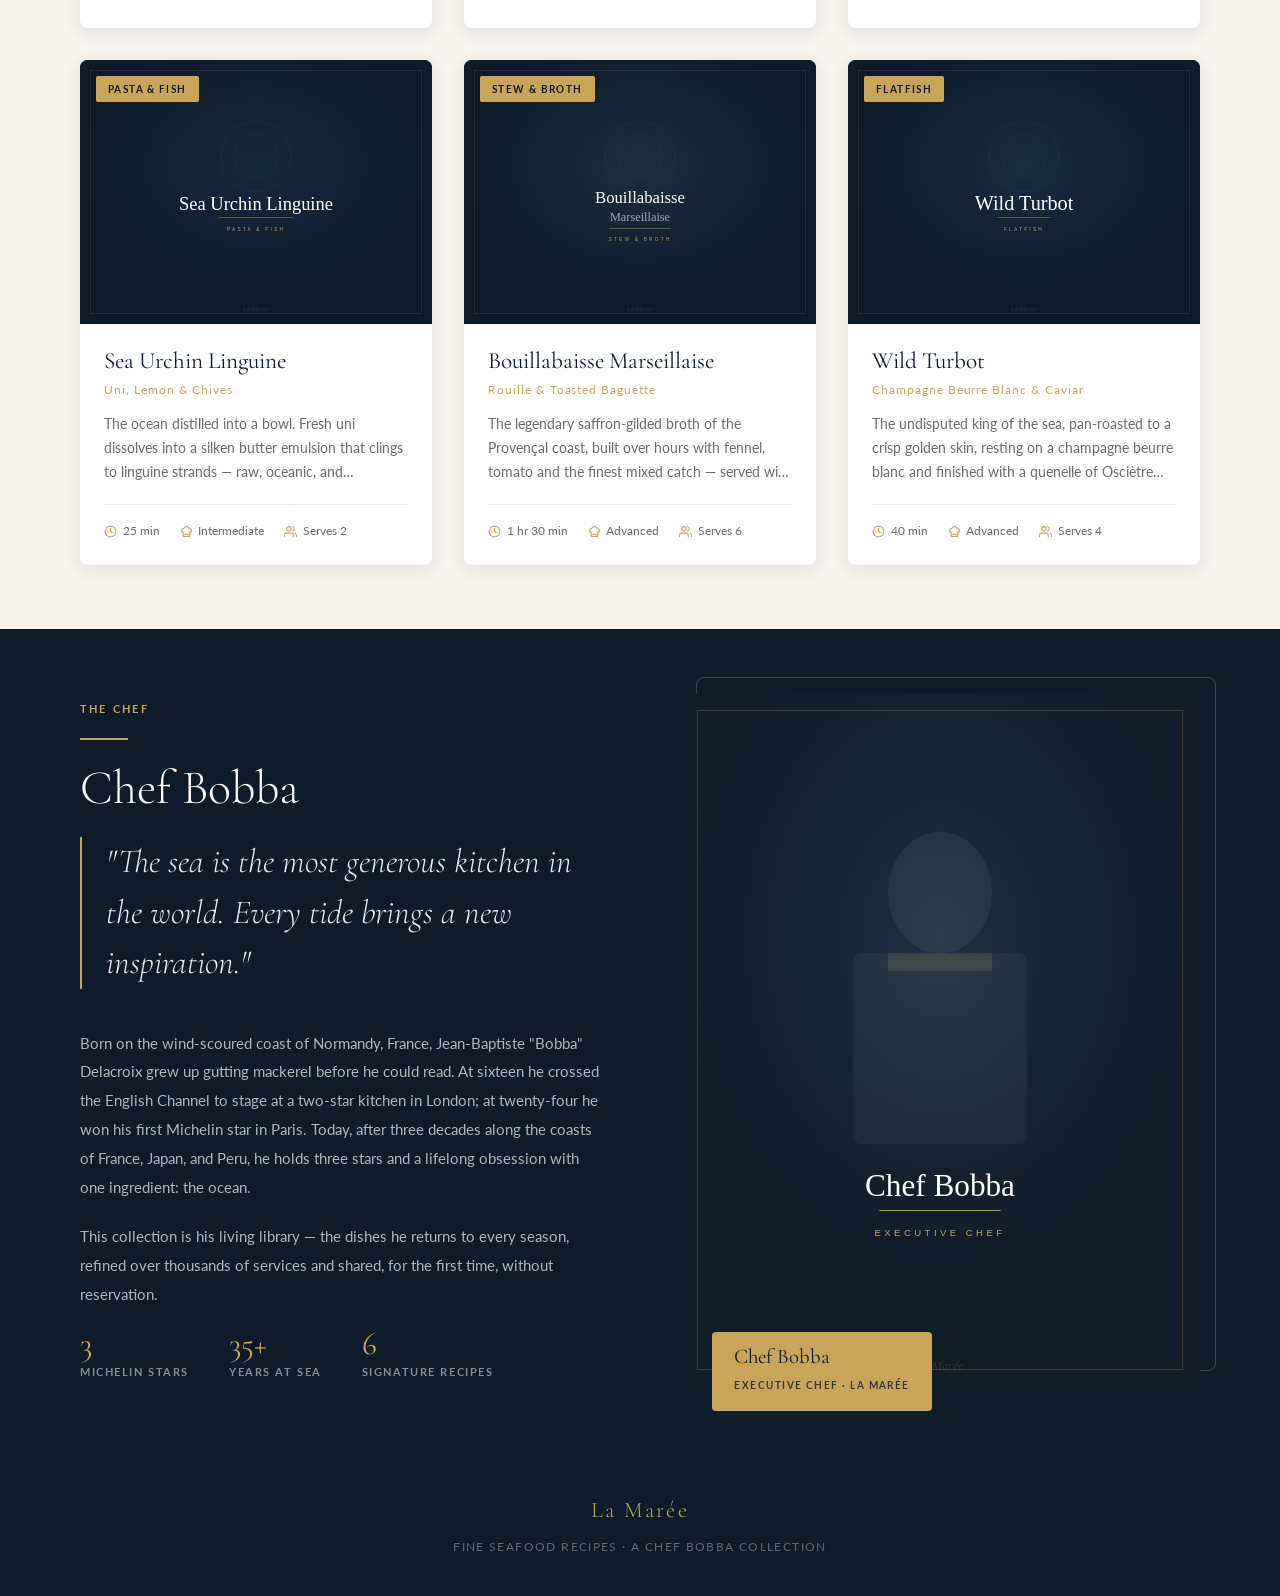
==== commit a994d7b3: "Fix 400 error, populate assets/images/, add image fallback chain **Fix: 400 Invalid Request on recip" ====
--- a/index.html
+++ b/index.html
@@ -108,7 +108,8 @@
           <div class="about__image-wrap">
             <img
               class="about__image"
-              src="https://images.unsplash.com/photo-1577219491135-ce391730fb2c?auto=format&fit=crop&w=600&q=85"
+              src="assets/images/chef-bobba.svg"
+              onerror="this.onerror=null;this.src='https://images.unsplash.com/photo-1577219491135-ce391730fb2c?auto=format&fit=crop&w=600&q=85'"
               alt="Chef Bobba in his kitchen"
               loading="lazy"
             />
--- a/styles/components/hero.css
+++ b/styles/components/hero.css
@@ -15,7 +15,8 @@
 .hero__bg {
   position: absolute;
   inset: 0;
-  background-image: url('https://images.unsplash.com/photo-1498654896293-37aacf113fd9?auto=format&fit=crop&w=1920&q=80');
+  /* SVG placeholder — run assets/images/download-images.sh to get the full photo */
+  background-image: url('../../assets/images/hero-background.svg');
   background-size: cover;
   background-position: center;
   transform: scale(1.04);
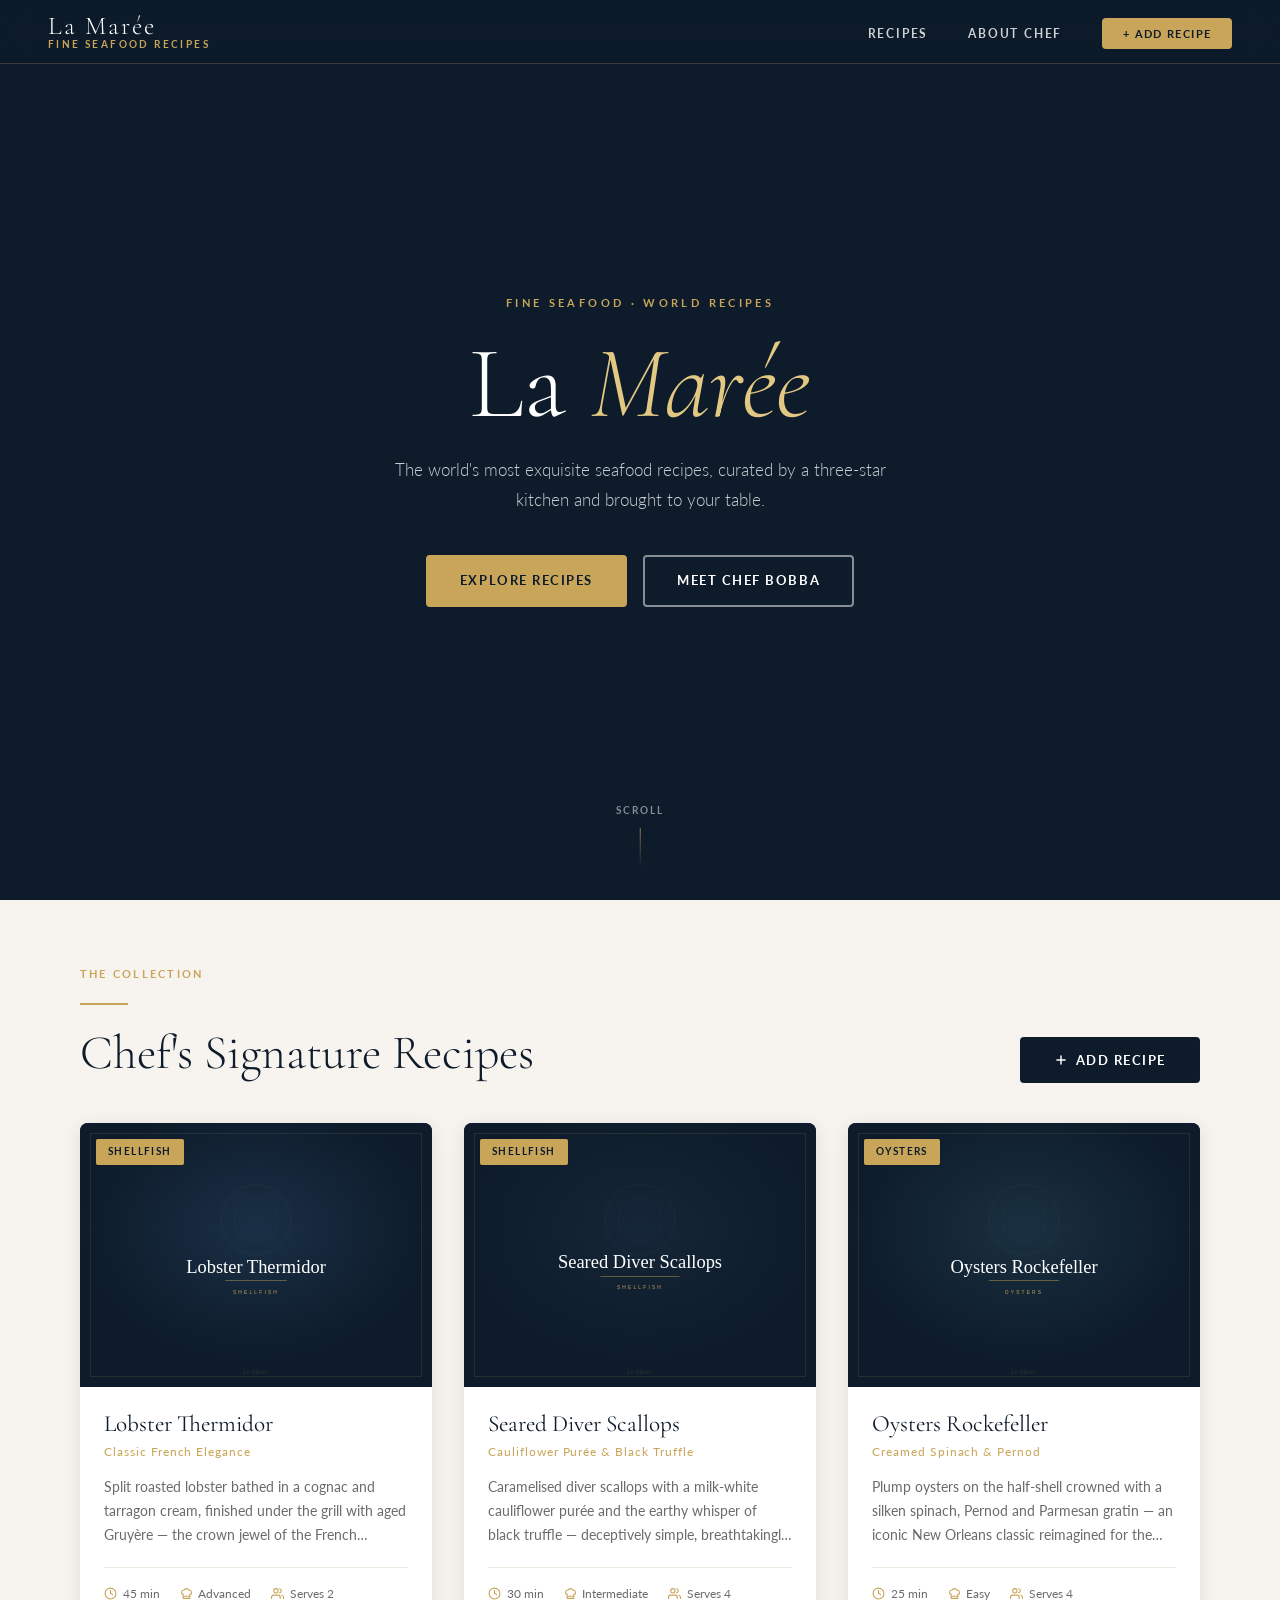
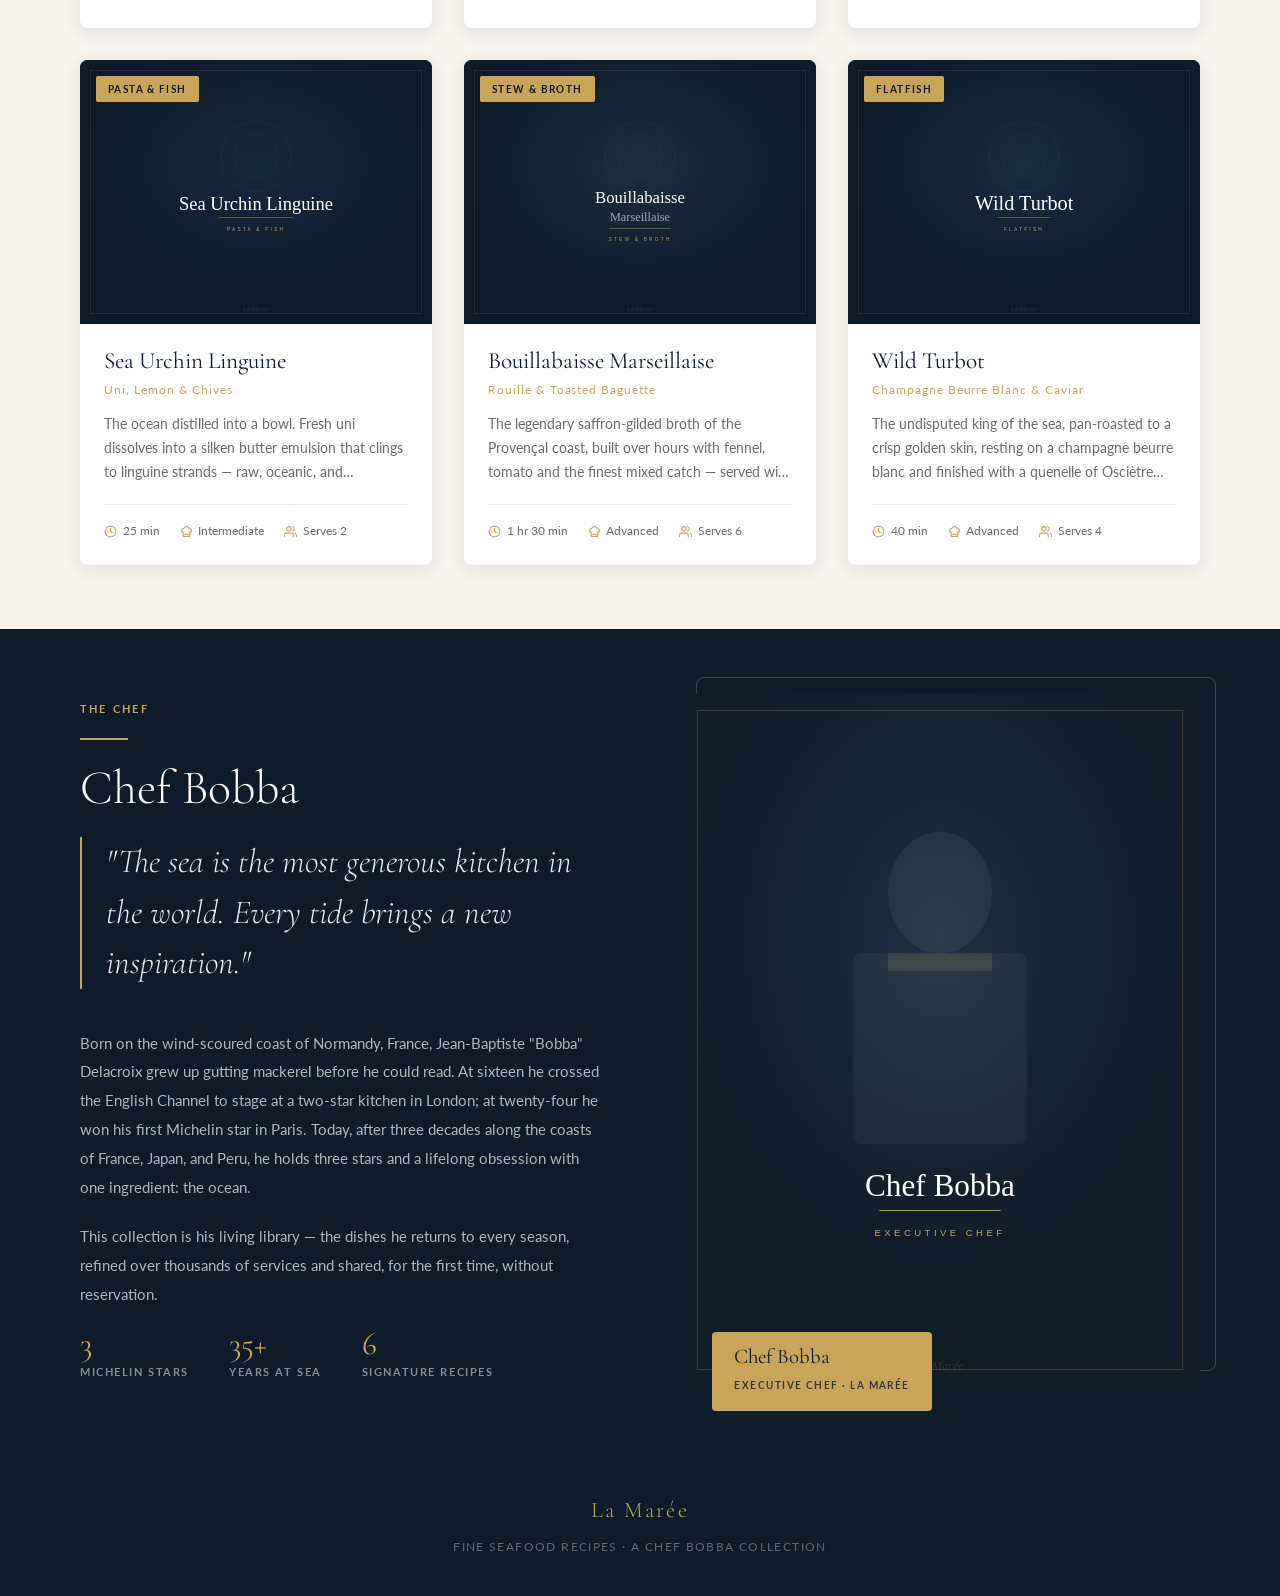
==== commit 5bacc998: "Show Unsplash photos by default, use local SVGs as offline fallback The previous commit had the fall" ====
--- a/index.html
+++ b/index.html
@@ -108,8 +108,8 @@
           <div class="about__image-wrap">
             <img
               class="about__image"
-              src="assets/images/chef-bobba.svg"
-              onerror="this.onerror=null;this.src='https://images.unsplash.com/photo-1577219491135-ce391730fb2c?auto=format&fit=crop&w=600&q=85'"
+              src="https://images.unsplash.com/photo-1577219491135-ce391730fb2c?auto=format&fit=crop&w=600&q=85"
+              onerror="this.onerror=null;this.src='assets/images/chef-bobba.svg'"
               alt="Chef Bobba in his kitchen"
               loading="lazy"
             />
--- a/styles/components/hero.css
+++ b/styles/components/hero.css
@@ -15,8 +15,7 @@
 .hero__bg {
   position: absolute;
   inset: 0;
-  /* SVG placeholder — run assets/images/download-images.sh to get the full photo */
-  background-image: url('../../assets/images/hero-background.svg');
+  background-image: url('https://images.unsplash.com/photo-1498654896293-37aacf113fd9?auto=format&fit=crop&w=1920&q=85');
   background-size: cover;
   background-position: center;
   transform: scale(1.04);
